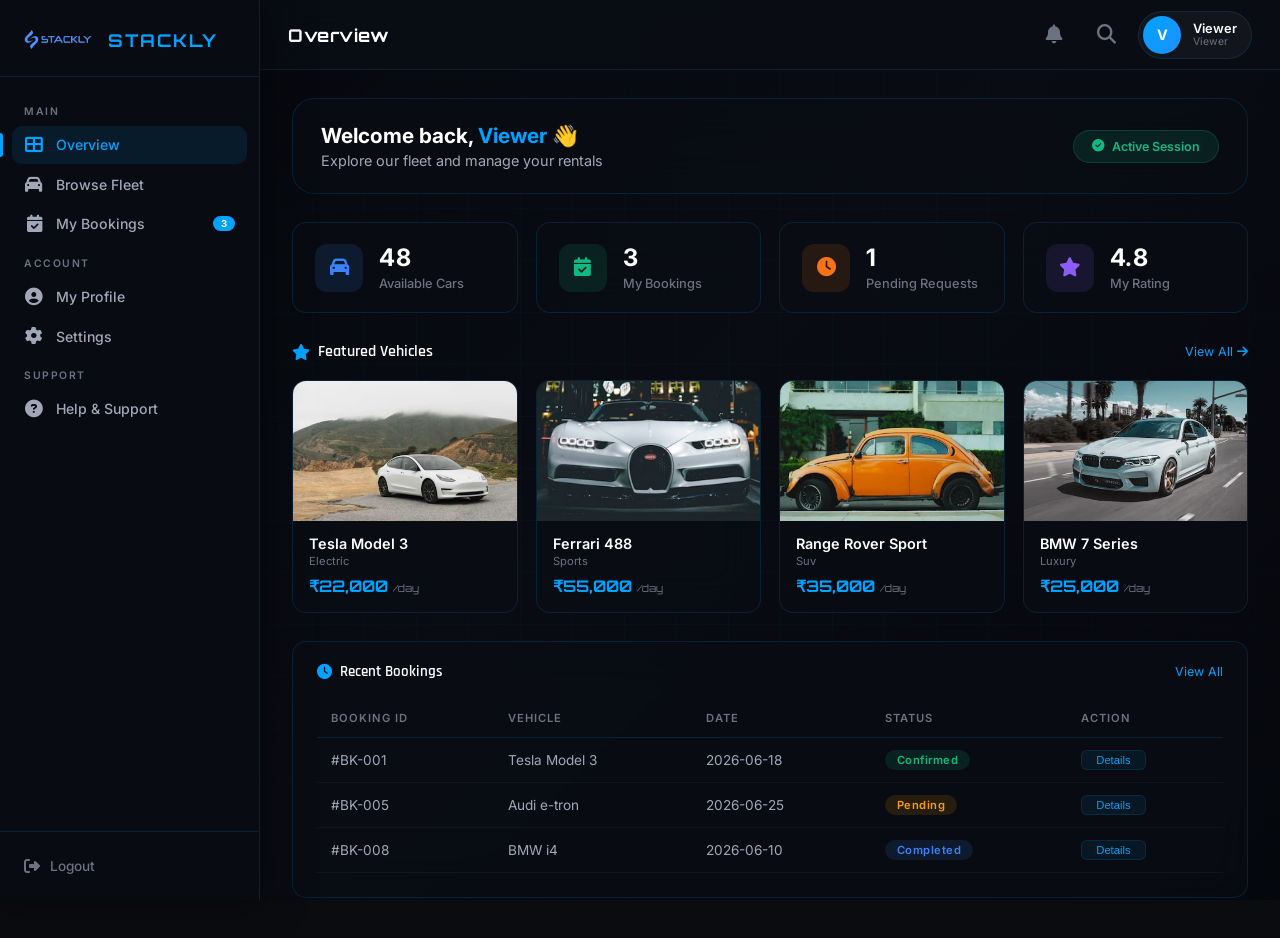
==== dashboard-viewer.html @ 7c54602d "Add files via upload" ====
<!DOCTYPE html>
<html lang="en">
<head>
    <meta charset="UTF-8" />
    <meta name="viewport" content="width=device-width, initial-scale=1.0" />
    <title>Viewer Dashboard – Stackly</title>
    <!-- Font Awesome -->
    <link rel="stylesheet" href="https://cdnjs.cloudflare.com/ajax/libs/font-awesome/6.5.1/css/all.min.css" />
    <!-- Google Fonts -->
    <link rel="preconnect" href="https://fonts.googleapis.com" />
    <link href="https://fonts.googleapis.com/css2?family=Inter:wght@300;400;500;600;700;800&family=Orbitron:wght@400;600;700;900&family=Rajdhani:wght@400;500;600;700&display=swap" rel="stylesheet" />
    <link rel="stylesheet" href="dashboard-viewer.css" />
</head>
<body>

    <!-- ─── BACKGROUND ─── -->
    <div class="bg-hero"></div>
    <div class="bg-grid"></div>

    <!-- ─── SIDEBAR ─── -->
    <aside class="sidebar" id="sidebar">
        <div class="sidebar-brand">
            <a href="index.html" class="brand-link">
                <!-- ✅ Logo image instead of text icon -->
                <img src="logo-removebg-preview.webp" alt="Stackly" style="height:40px; width:auto; filter: brightness(0) saturate(100%) invert(42%) sepia(99%) saturate(500%) hue-rotate(185deg) brightness(110%) contrast(101%);" />
                <span class="brand-name">STACKLY</span>
            </a>
            <button class="sidebar-close" id="sidebarClose"><i class="fas fa-times"></i></button>
        </div>

        <nav class="sidebar-nav">
            <div class="nav-section">Main</div>
            <a href="#" class="nav-item active" data-page="overview">
                <i class="fas fa-th-large"></i>
                <span>Overview</span>
            </a>
            <a href="#" class="nav-item" data-page="fleet">
                <i class="fas fa-car"></i>
                <span>Browse Fleet</span>
            </a>
            <a href="#" class="nav-item" data-page="bookings">
                <i class="fas fa-calendar-check"></i>
                <span>My Bookings</span>
                <span class="nav-badge">3</span>
            </a>

            <div class="nav-section">Account</div>
            <a href="#" class="nav-item" data-page="profile">
                <i class="fas fa-user-circle"></i>
                <span>My Profile</span>
            </a>
            <a href="#" class="nav-item" data-page="settings">
                <i class="fas fa-cog"></i>
                <span>Settings</span>
            </a>

            <div class="nav-section">Support</div>
            <a href="#" class="nav-item" data-page="help">
                <i class="fas fa-question-circle"></i>
                <span>Help & Support</span>
            </a>
        </nav>

        <div class="sidebar-footer">
            <a href="404.html" class="logout-btn">
                <i class="fas fa-sign-out-alt"></i>
                <span>Logout</span>
            </a>
        </div>
    </aside>

    <!-- ─── OVERLAY ─── -->
    <div class="overlay" id="overlay"></div>

    <!-- ─── TOPBAR ─── -->
    <header class="topbar" id="topbar">
        <div class="topbar-left">
            <button class="hamburger" id="hamburger">
                <i class="fas fa-bars"></i>
            </button>
            <h1 class="topbar-title" id="pageTitle">Overview</h1>
        </div>
        <div class="topbar-right">
            <button class="topbar-btn" onclick="location.href='404.html'">
                <i class="fas fa-bell"></i>
            </button>
            <button class="topbar-btn" onclick="location.href='404.html'">
                <i class="fas fa-search"></i>
            </button>
            <div class="user-profile">
                <div class="user-avatar" id="viewerAvatar">V</div>
                <div class="user-info">
                    <span class="user-name" id="viewerName">Viewer</span>
                    <span class="user-role">Viewer</span>
                </div>
            </div>
        </div>
    </header>

    <!-- ─── MAIN CONTENT ─── -->
    <main class="main-content">

        <!-- ═══ OVERVIEW ═══ -->
        <section class="page active" id="page-overview">
            <!-- Greeting -->
            <div class="greeting-card">
                <div>
                    <h2>Welcome back, <span id="greetName">Viewer</span> 👋</h2>
                    <p>Explore our fleet and manage your rentals</p>
                </div>
                <div class="greeting-badge">
                    <i class="fas fa-check-circle"></i>
                    <span>Active Session</span>
                </div>
            </div>

            <!-- Stats -->
            <div class="stats-grid">
                <div class="stat-card">
                    <div class="stat-icon blue"><i class="fas fa-car"></i></div>
                    <div class="stat-info">
                        <span class="stat-value">48</span>
                        <span class="stat-label">Available Cars</span>
                    </div>
                </div>
                <div class="stat-card">
                    <div class="stat-icon green"><i class="fas fa-calendar-check"></i></div>
                    <div class="stat-info">
                        <span class="stat-value">3</span>
                        <span class="stat-label">My Bookings</span>
                    </div>
                </div>
                <div class="stat-card">
                    <div class="stat-icon orange"><i class="fas fa-clock"></i></div>
                    <div class="stat-info">
                        <span class="stat-value">1</span>
                        <span class="stat-label">Pending Requests</span>
                    </div>
                </div>
                <div class="stat-card">
                    <div class="stat-icon purple"><i class="fas fa-star"></i></div>
                    <div class="stat-info">
                        <span class="stat-value">4.8</span>
                        <span class="stat-label">My Rating</span>
                    </div>
                </div>
            </div>

            <!-- Featured Cars -->
            <div class="section-header">
                <h3><i class="fas fa-star"></i> Featured Vehicles</h3>
                <a href="#" class="section-link" onclick="navigateTo('fleet')">View All <i class="fas fa-arrow-right"></i></a>
            </div>
            <div class="featured-grid" id="featuredGrid"></div>

            <!-- My Recent Bookings -->
            <div class="table-card">
                <div class="table-header">
                    <h3><i class="fas fa-clock"></i> Recent Bookings</h3>
                    <a href="#" class="table-link" onclick="navigateTo('bookings')">View All</a>
                </div>
                <div class="table-responsive">
                    <table class="data-table">
                        <thead>
                            <tr>
                                <th>Booking ID</th>
                                <th>Vehicle</th>
                                <th>Date</th>
                                <th>Status</th>
                                <th>Action</th>
                            </tr>
                        </thead>
                        <tbody>
                            <tr>
                                <td>#BK-001</td>
                                <td>Tesla Model 3</td>
                                <td>2026-06-18</td>
                                <td><span class="status-badge confirmed">Confirmed</span></td>
                                <td><button class="action-btn" onclick="alert('View booking details')">Details</button></td>
                            </tr>
                            <tr>
                                <td>#BK-005</td>
                                <td>Audi e-tron</td>
                                <td>2026-06-25</td>
                                <td><span class="status-badge pending">Pending</span></td>
                                <td><button class="action-btn" onclick="alert('View booking details')">Details</button></td>
                            </tr>
                            <tr>
                                <td>#BK-008</td>
                                <td>BMW i4</td>
                                <td>2026-06-10</td>
                                <td><span class="status-badge completed">Completed</span></td>
                                <td><button class="action-btn" onclick="alert('View booking details')">Details</button></td>
                            </tr>
                        </tbody>
                    </table>
                </div>
            </div>
        </section>

        <!-- ═══ FLEET ═══ -->
        <section class="page" id="page-fleet">
            <h2 class="page-heading">Browse Fleet</h2>
            <div class="fleet-controls">
                <div class="filter-group">
                    <button class="filter-btn active" data-filter="all">All</button>
                    <button class="filter-btn" data-filter="economy">Economy</button>
                    <button class="filter-btn" data-filter="suv">SUV</button>
                    <button class="filter-btn" data-filter="luxury">Luxury</button>
                    <button class="filter-btn" data-filter="electric">Electric</button>
                    <button class="filter-btn" data-filter="sports">Sports</button>
                </div>
                <div class="sort-group">
                    <label><i class="fas fa-sort-amount-up"></i></label>
                    <select id="fleetSort">
                        <option value="default">Default</option>
                        <option value="price-asc">Price: Low → High</option>
                        <option value="price-desc">Price: High → Low</option>
                        <option value="name">Name A–Z</option>
                    </select>
                </div>
            </div>
            <div class="fleet-grid" id="fleetGrid"></div>
            <div class="load-more-wrap">
                <button class="btn-primary-sm" id="loadMoreBtn"><i class="fas fa-plus"></i> Load More</button>
            </div>
        </section>

        <!-- ═══ MY BOOKINGS ═══ -->
        <section class="page" id="page-bookings">
            <h2 class="page-heading">My Bookings</h2>
            <div class="table-card">
                <div class="table-header">
                    <h3><i class="fas fa-calendar-alt"></i> All Bookings</h3>
                    <button class="btn-primary-sm" onclick="alert('Book a new car')">
                        <i class="fas fa-plus"></i> New Booking
                    </button>
                </div>
                <div class="table-responsive">
                    <table class="data-table">
                        <thead>
                            <tr>
                                <th>Booking ID</th>
                                <th>Vehicle</th>
                                <th>Pickup</th>
                                <th>Return</th>
                                <th>Status</th>
                                <th>Action</th>
                            </tr>
                        </thead>
                        <tbody>
                            <tr>
                                <td>#BK-001</td>
                                <td>Tesla Model 3</td>
                                <td>2026-06-18</td>
                                <td>2026-06-21</td>
                                <td><span class="status-badge confirmed">Confirmed</span></td>
                                <td><button class="action-btn" onclick="alert('View booking details')">View</button></td>
                            </tr>
                            <tr>
                                <td>#BK-005</td>
                                <td>Audi e-tron</td>
                                <td>2026-06-25</td>
                                <td>2026-06-28</td>
                                <td><span class="status-badge pending">Pending</span></td>
                                <td><button class="action-btn" onclick="alert('View booking details')">View</button></td>
                            </tr>
                            <tr>
                                <td>#BK-008</td>
                                <td>BMW i4</td>
                                <td>2026-06-10</td>
                                <td>2026-06-12</td>
                                <td><span class="status-badge completed">Completed</span></td>
                                <td><button class="action-btn" onclick="alert('View booking details')">View</button></td>
                            </tr>
                            <tr>
                                <td>#BK-012</td>
                                <td>Porsche 911</td>
                                <td>2026-07-05</td>
                                <td>2026-07-07</td>
                                <td><span class="status-badge pending">Pending</span></td>
                                <td><button class="action-btn" onclick="alert('View booking details')">View</button></td>
                            </tr>
                            <tr>
                                <td>#BK-015</td>
                                <td>Range Rover Sport</td>
                                <td>2026-07-12</td>
                                <td>2026-07-15</td>
                                <td><span class="status-badge confirmed">Confirmed</span></td>
                                <td><button class="action-btn" onclick="alert('View booking details')">View</button></td>
                            </tr>
                        </tbody>
                    </table>
                </div>
            </div>
        </section>

        <!-- ═══ PROFILE ═══ -->
        <section class="page" id="page-profile">
            <h2 class="page-heading">My Profile</h2>
            <div class="profile-card">
                <div class="profile-avatar" id="profileAvatar">V</div>
                <h3 id="profileName">Viewer</h3>
                <p class="profile-email" id="profileEmail">viewer@stackly.com</p>
                <div class="profile-badge">Viewer</div>
                <div class="profile-stats">
                    <div class="profile-stat">
                        <span class="ps-val">12</span>
                        <span class="ps-lbl">Total Rentals</span>
                    </div>
                    <div class="profile-stat">
                        <span class="ps-val">4.8</span>
                        <span class="ps-lbl">Rating</span>
                    </div>
                    <div class="profile-stat">
                        <span class="ps-val">3</span>
                        <span class="ps-lbl">Active Bookings</span>
                    </div>
                </div>
                <button class="btn-primary-sm" onclick="alert('Edit profile')"><i class="fas fa-edit"></i> Edit Profile</button>
            </div>
        </section>

        <!-- ═══ SETTINGS ═══ -->
        <section class="page" id="page-settings">
            <h2 class="page-heading">Settings</h2>
            <div class="settings-list">
                <div class="setting-item">
                    <div>
                        <h4>Email Notifications</h4>
                        <p>Booking confirmations, reminders, offers</p>
                    </div>
                    <button class="btn-primary-sm" onclick="alert('Configure notifications')">Configure</button>
                </div>
                <div class="setting-item">
                    <div>
                        <h4>Language & Region</h4>
                        <p>English (IN) · Currency: INR</p>
                    </div>
                    <button class="btn-primary-sm" onclick="alert('Change language')">Change</button>
                </div>
                <div class="setting-item">
                    <div>
                        <h4>Change Password</h4>
                        <p>Update your account password</p>
                    </div>
                    <button class="btn-primary-sm" onclick="alert('Change password')">Update</button>
                </div>
                <div class="setting-item">
                    <div>
                        <h4>Payment Methods</h4>
                        <p>Manage saved cards & UPI</p>
                    </div>
                    <button class="btn-primary-sm" onclick="alert('Manage payment methods')">Manage</button>
                </div>
                <div class="setting-item danger">
                    <div>
                        <h4>Delete Account</h4>
                        <p>Permanently delete your account and data</p>
                    </div>
                    <button class="btn-danger" onclick="alert('Delete account?')">Delete</button>
                </div>
            </div>
        </section>

        <!-- ═══ HELP ═══ -->
        <section class="page" id="page-help">
            <h2 class="page-heading">Help & Support</h2>
            <div class="help-grid">
                <div class="help-card">
                    <i class="fas fa-headset"></i>
                    <h4>24/7 Customer Support</h4>
                    <p>Call us anytime at <strong>+91 98765 43210</strong></p>
                    <button class="btn-primary-sm" onclick="alert('Call support')">Call Now</button>
                </div>
                <div class="help-card">
                    <i class="fas fa-envelope"></i>
                    <h4>Email Support</h4>
                    <p>Send us an email at <strong>help@stackly.in</strong></p>
                    <button class="btn-primary-sm" onclick="alert('Email support')">Send Email</button>
                </div>
                <div class="help-card">
                    <i class="fas fa-file-alt"></i>
                    <h4>FAQs</h4>
                    <p>Find answers to common questions</p>
                    <button class="btn-primary-sm" onclick="location.href='404.html'">View FAQs</button>
                </div>
                <div class="help-card">
                    <i class="fas fa-comment-dots"></i>
                    <h4>Live Chat</h4>
                    <p>Chat with our support team instantly</p>
                    <button class="btn-primary-sm" onclick="alert('Start live chat')">Start Chat</button>
                </div>
            </div>
        </section>

    </main>

    <script src="dashboard-viewer.js"></script>
</body>
</html>
---- dashboard-viewer.css ----
/* ============================================================
   VIEWER DASHBOARD – STYLES (Stackly Car Rental Theme)
   ============================================================ */

:root {
    --bg-primary: #0a0c10;
    --bg-secondary: #0f1219;
    --bg-card: rgba(15, 18, 25, 0.85);
    --accent: #00a3ff;
    --accent2: #1e90ff;
    --text-primary: #ffffff;
    --text-secondary: #a0a8b8;
    --text-muted: #6b7280;
    --border: rgba(0, 163, 255, 0.15);
    --border-hover: rgba(0, 163, 255, 0.45);
    --radius: 14px;
    --radius-lg: 22px;
    --ease: cubic-bezier(0.23, 1, 0.32, 1);
    --gradient: linear-gradient(135deg, #00a3ff 0%, #1e90ff 100%);
    --font-body: 'Inter', sans-serif;
    --font-display: 'Orbitron', monospace;
    --font-accent: 'Rajdhani', sans-serif;
    --shadow-blue: 0 0 40px rgba(0, 163, 255, 0.18);
    --success: #10b981;
    --error: #e63946;
    --warning: #f59e0b;
    --sidebar-w: 260px;
    --topbar-h: 70px;
}

*,
*::before,
*::after {
    margin: 0;
    padding: 0;
    box-sizing: border-box;
}

body {
    font-family: var(--font-body);
    background: var(--bg-primary);
    color: var(--text-primary);
    min-height: 100vh;
    overflow-x: hidden;
    display: flex;
}

/* ─── BACKGROUND ─── */
.bg-hero {
    position: fixed;
    inset: 0;
    z-index: 0;
    background:
        linear-gradient(135deg,
            rgba(5, 7, 12, 0.88) 0%,
            rgba(10, 12, 20, 0.78) 50%,
            rgba(5, 7, 12, 0.92) 100%),
        url("data:image/svg+xml,%3Csvg xmlns='http://www.w3.org/2000/svg' viewBox='0 0 1440 900'%3E%3Cdefs%3E%3CradialGradient id='sky' cx='50%25' cy='0%25' r='80%25'%3E%3Cstop offset='0%25' stop-color='%230d1f3c'/%3E%3Cstop offset='100%25' stop-color='%230a0c10'/%3E%3C/radialGradient%3E%3CradialGradient id='glow' cx='50%25' cy='60%25' r='40%25'%3E%3Cstop offset='0%25' stop-color='%2300a3ff' stop-opacity='0.15'/%3E%3Cstop offset='100%25' stop-color='%2300a3ff' stop-opacity='0'/%3E%3C/filter%3E%3C/filter%3E%3C/defs%3E%3Crect width='1440' height='900' fill='url(%23sky)'/%3E%3Cellipse cx='720' cy='520' rx='600' ry='120' fill='%2300a3ff' opacity='0.06' filter='url(%23blur12)'/%3E%3Ccircle cx='120' cy='80' r='1.2' fill='white' opacity='0.4'/%3E%3Ccircle cx='240' cy='40' r='0.8' fill='white' opacity='0.3'/%3E%3Ccircle cx='380' cy='110' r='1' fill='white' opacity='0.3'/%3E%3Ccircle cx='500' cy='55' r='1.5' fill='white' opacity='0.5'/%3E%3Ccircle cx='620' cy='30' r='0.9' fill='white' opacity='0.3'/%3E%3Ccircle cx='750' cy='90' r='1.1' fill='white' opacity='0.3'/%3E%3Ccircle cx='900' cy='45' r='1.3' fill='white' opacity='0.4'/%3E%3Ccircle cx='1050' cy='75' r='0.8' fill='white' opacity='0.3'/%3E%3Ccircle cx='1180' cy='35' r='1.2' fill='white' opacity='0.5'/%3E%3Ccircle cx='1320' cy='100' r='1' fill='white' opacity='0.3'/%3E%3Ccircle cx='1400' cy='60' r='0.9' fill='white' opacity='0.4'/%3E%3Crect x='0' y='430' width='1440' height='90' fill='%230a0e18'/%3E%3Crect x='30' y='370' width='28' height='60' fill='%230d1424' rx='2'/%3E%3Crect x='65' y='350' width='22' height='80' fill='%230f1828' rx='2'/%3E%3Crect x='94' y='360' width='35' height='70' fill='%230d1424' rx='2'/%3E%3Crect x='136' y='340' width='18' height='90' fill='%23101a2e' rx='2'/%3E%3Crect x='160' y='358' width='30' height='72' fill='%230d1424' rx='2'/%3E%3Crect x='196' y='345' width='24' height='85' fill='%230f1828' rx='2'/%3E%3Crect x='1200' y='355' width='30' height='75' fill='%230d1424' rx='2'/%3E%3Crect x='1237' y='338' width='22' height='92' fill='%23101a2e' rx='2'/%3E%3Crect x='1265' y='362' width='34' height='68' fill='%230d1424' rx='2'/%3E%3Crect x='1306' y='348' width='20' height='82' fill='%230f1828' rx='2'/%3E%3Crect x='1333' y='370' width='28' height='60' fill='%230d1424' rx='2'/%3E%3Crect x='1368' y='355' width='25' height='75' fill='%23101a2e' rx='2'/%3E%3Crect x='70' y='358' width='5' height='4' fill='%2300a3ff' opacity='0.4' rx='1'/%3E%3Crect x='79' y='358' width='5' height='4' fill='%2300a3ff' opacity='0.2' rx='1'/%3E%3Crect x='70' y='366' width='5' height='4' fill='%2300a3ff' opacity='0.3' rx='1'/%3E%3Crect x='140' y='350' width='5' height='4' fill='%2300a3ff' opacity='0.4' rx='1'/%3E%3Crect x='140' y='358' width='5' height='4' fill='%2300a3ff' opacity='0.2' rx='1'/%3E%3Crect x='1242' y='348' width='5' height='4' fill='%2300a3ff' opacity='0.4' rx='1'/%3E%3Crect x='1250' y='348' width='5' height='4' fill='%2300a3ff' opacity='0.2' rx='1'/%3E%3Crect x='1242' y='356' width='5' height='4' fill='%2300a3ff' opacity='0.3' rx='1'/%3E%3Crect x='1310' y='355' width='5' height='4' fill='%2300a3ff' opacity='0.4' rx='1'/%3E%3Crect x='1310' y='363' width='5' height='4' fill='%2300a3ff' opacity='0.2' rx='1'/%3E%3Crect x='0' y='520' width='1440' height='380' fill='%23080a0e'/%3E%3Crect x='0' y='520' width='1440' height='40' fill='url(%23glow)' opacity='0.3'/%3E%3Cpolygon points='660,520 580,900 640,900 700,520' fill='%23ffffff' opacity='0.03'/%3E%3Cpolygon points='780,520 800,900 860,900 740,520' fill='%23ffffff' opacity='0.03'/%3E%3Cpolygon points='715,530 725,530 722,580 712,580' fill='%23f0c040' opacity='0.4'/%3E%3Cpolygon points='710,600 720,600 717,660 707,660' fill='%23f0c040' opacity='0.3'/%3E%3Cpolygon points='704,680 716,680 713,750 701,750' fill='%23f0c040' opacity='0.2'/%3E%3Cpolygon points='698,770 712,770 709,860 695,860' fill='%23f0c040' opacity='0.15'/%3E%3Cline x1='560' y1='520' x2='460' y2='900' stroke='%2300a3ff' stroke-width='1.5' opacity='0.08'/%3E%3Cline x1='880' y1='520' x2='980' y2='900' stroke='%2300a3ff' stroke-width='1.5' opacity='0.08'/%3E%3Cpolygon points='680,680 720,600 760,680 820,900 620,900' fill='%23ffffff' opacity='0.02' filter='url(%23blur6)'/%3E%3Cellipse cx='720' cy='820' rx='130' ry='18' fill='%23000000' opacity='0.5' filter='url(%23blur6)'/%3E%3Crect x='610' y='800' width='220' height='12' fill='%23181c28' rx='4'/%3E%3Crect x='625' y='800' width='90' height='8' fill='%23111520' rx='3'/%3E%3Crect x='725' y='800' width='90' height='8' fill='%23111520' rx='3'/%3E%3Cellipse cx='648' cy='808' rx='10' ry='5' fill='%230a0c14'/%3E%3Cellipse cx='792' cy='808' rx='10' ry='5' fill='%230a0c14'/%3E%3Ccircle cx='648' cy='808' r='4' fill='%23050608'/%3E%3Ccircle cx='792' cy='808' r='4' fill='%23050608'/%3E%3Cellipse cx='720' cy='760' rx='160' ry='55' fill='%23141828'/%3E%3Cellipse cx='720' cy='735' rx='140' ry='25' fill='%231e2438' opacity='0.8'/%3E%3Cellipse cx='720' cy='728' rx='110' ry='12' fill='%2322293e' opacity='0.7'/%3E%3Cellipse cx='720' cy='700' rx='100' ry='42' fill='%230f1320'/%3E%3Cellipse cx='720' cy='692' rx='85' ry='28' fill='%23161c2c' opacity='0.8'/%3E%3Cellipse cx='720' cy='690' rx='72' ry='22' fill='%230a1020' opacity='0.9'/%3E%3Cellipse cx='720' cy='688' rx='65' ry='18' fill='%230d1828' opacity='0.8'/%3E%3Cellipse cx='700' cy='683' rx='28' ry='7' fill='%2300a3ff' opacity='0.06' transform='rotate(-10 700 683)'/%3E%3Crect x='612' y='772' width='34' height='10' fill='%23ff1a1a' rx='3' opacity='0.8'/%3E%3Crect x='794' y='772' width='34' height='10' fill='%23ff1a1a' rx='3' opacity='0.8'/%3E%3Cellipse cx='629' cy='777' rx='22' ry='8' fill='%23ff0000' opacity='0.2' filter='url(%23blur6)'/%3E%3Cellipse cx='811' cy='777' rx='22' ry='8' fill='%23ff0000' opacity='0.2' filter='url(%23blur6)'/%3E%3Ccircle cx='630' cy='800' r='32' fill='%230d1020'/%3E%3Ccircle cx='630' cy='800' r='24' fill='%23181e30'/%3E%3Ccircle cx='630' cy='800' r='14' fill='%230a0d18'/%3E%3Ccircle cx='630' cy='800' r='6' fill='%2300a3ff' opacity='0.5'/%3E%3Ccircle cx='810' cy='800' r='32' fill='%230d1020'/%3E%3Ccircle cx='810' cy='800' r='24' fill='%23181e30'/%3E%3Ccircle cx='810' cy='800' r='14' fill='%230a0d18'/%3E%3Ccircle cx='810' cy='800' r='6' fill='%2300a3ff' opacity='0.5'/%3E%3Carc cx='630' cy='800' r='26' fill='none' stroke='%2300a3ff' stroke-width='1.5' opacity='0.1'/%3E%3Carc cx='810' cy='800' r='26' fill='none' stroke='%2300a3ff' stroke-width='1.5' opacity='0.1'/%3E%3Cellipse cx='720' cy='840' rx='140' ry='14' fill='%2300a3ff' opacity='0.04' filter='url(%23blur6)'/%3E%3Cellipse cx='720' cy='655' rx='90' ry='35' fill='%2300a3ff' opacity='0.05' filter='url(%23blur12)'/%3E%3Crect x='0' y='0' width='1440' height='900' fill='url(%23glow)'/%3E%3C/svg%3E")
        center center / cover no-repeat;
}

.bg-hero::after {
    content: '';
    position: absolute;
    inset: 0;
    background: repeating-linear-gradient(0deg,
            transparent,
            transparent 3px,
            rgba(0, 0, 0, 0.03) 3px,
            rgba(0, 0, 0, 0.03) 4px);
    pointer-events: none;
}

.bg-grid {
    position: fixed;
    inset: 0;
    z-index: 1;
    background-image:
        linear-gradient(rgba(0, 163, 255, 0.03) 1px, transparent 1px),
        linear-gradient(90deg, rgba(0, 163, 255, 0.03) 1px, transparent 1px);
    background-size: 52px 52px;
    mask-image: radial-gradient(ellipse 90% 90% at 50% 50%, black 20%, transparent 100%);
    pointer-events: none;
}

/* ─── SIDEBAR ─── */
.sidebar {
    position: fixed;
    top: 0;
    left: 0;
    bottom: 0;
    width: var(--sidebar-w);
    z-index: 200;
    background: rgba(10, 13, 20, 0.92);
    backdrop-filter: blur(24px);
    -webkit-backdrop-filter: blur(24px);
    border-right: 1px solid var(--border);
    display: flex;
    flex-direction: column;
    transition: transform 0.35s var(--ease);
    box-shadow: 0 0 40px rgba(0, 0, 0, 0.5);
}

.sidebar-brand {
    display: flex;
    align-items: center;
    justify-content: space-between;
    padding: 20px 20px 16px;
    border-bottom: 1px solid var(--border);
}

.brand-link {
    display: flex;
    align-items: center;
    gap: 12px;
    text-decoration: none;
}

.brand-icon {
    width: 40px;
    height: 40px;
    background: var(--gradient);
    border-radius: 10px;
    display: flex;
    align-items: center;
    justify-content: center;
    font-family: var(--font-display);
    font-size: 0.8rem;
    font-weight: 700;
    color: #fff;
    letter-spacing: 1px;
    box-shadow: 0 4px 16px rgba(0, 163, 255, 0.3);
}

.brand-name {
    font-family: var(--font-display);
    font-size: 1.1rem;
    font-weight: 700;
    color: var(--accent);
    letter-spacing: 2px;
}

.sidebar-close {
    display: none;
    background: none;
    border: none;
    color: var(--text-muted);
    font-size: 1.2rem;
    cursor: pointer;
    padding: 4px 8px;
    border-radius: 8px;
    transition: var(--ease);
}

.sidebar-close:hover {
    color: var(--text-primary);
    background: rgba(255, 255, 255, 0.05);
}

.sidebar-nav {
    flex: 1;
    overflow-y: auto;
    padding: 16px 12px;
    display: flex;
    flex-direction: column;
    gap: 2px;
}

.sidebar-nav::-webkit-scrollbar {
    width: 4px;
}
.sidebar-nav::-webkit-scrollbar-track {
    background: transparent;
}
.sidebar-nav::-webkit-scrollbar-thumb {
    background: var(--border);
    border-radius: 4px;
}

.nav-section {
    font-size: 0.65rem;
    font-weight: 600;
    color: var(--text-muted);
    text-transform: uppercase;
    letter-spacing: 1.5px;
    padding: 12px 12px 6px;
}

.nav-item {
    display: flex;
    align-items: center;
    gap: 12px;
    padding: 10px 12px;
    border-radius: 10px;
    color: var(--text-secondary);
    text-decoration: none;
    font-size: 0.88rem;
    font-weight: 500;
    transition: var(--ease);
    cursor: pointer;
    position: relative;
}

.nav-item i {
    font-size: 1.1rem;
    width: 20px;
    text-align: center;
    flex-shrink: 0;
}

.nav-item:hover {
    color: var(--text-primary);
    background: rgba(255, 255, 255, 0.04);
}

.nav-item.active {
    color: var(--accent);
    background: rgba(0, 163, 255, 0.1);
}

.nav-item.active::before {
    content: '';
    position: absolute;
    left: -12px;
    top: 50%;
    transform: translateY(-50%);
    width: 3px;
    height: 24px;
    background: var(--accent);
    border-radius: 0 3px 3px 0;
}

.nav-badge {
    margin-left: auto;
    background: var(--accent);
    color: #fff;
    font-size: 0.6rem;
    font-weight: 700;
    padding: 2px 8px;
    border-radius: 20px;
    min-width: 20px;
    text-align: center;
}

.sidebar-footer {
    padding: 16px 12px;
    border-top: 1px solid var(--border);
}

.logout-btn {
    display: flex;
    align-items: center;
    gap: 10px;
    padding: 10px 12px;
    border-radius: 10px;
    color: var(--text-muted);
    text-decoration: none;
    font-size: 0.85rem;
    font-weight: 500;
    transition: var(--ease);
}

.logout-btn:hover {
    color: var(--error);
    background: rgba(230, 57, 70, 0.1);
}

.logout-btn i {
    font-size: 1rem;
}

/* ─── OVERLAY ─── */
.overlay {
    display: none;
    position: fixed;
    inset: 0;
    z-index: 150;
    background: rgba(0, 0, 0, 0.5);
    backdrop-filter: blur(4px);
    -webkit-backdrop-filter: blur(4px);
}

.overlay.active {
    display: block;
}

/* ─── TOPBAR ─── */
.topbar {
    position: fixed;
    top: 0;
    left: var(--sidebar-w);
    right: 0;
    height: var(--topbar-h);
    z-index: 100;
    background: rgba(10, 13, 20, 0.85);
    backdrop-filter: blur(20px);
    -webkit-backdrop-filter: blur(20px);
    border-bottom: 1px solid var(--border);
    display: flex;
    align-items: center;
    justify-content: space-between;
    padding: 0 28px;
    gap: 16px;
}

.topbar-left {
    display: flex;
    align-items: center;
    gap: 16px;
}

.hamburger {
    display: none;
    background: none;
    border: none;
    color: var(--text-secondary);
    font-size: 1.3rem;
    cursor: pointer;
    padding: 6px 8px;
    border-radius: 8px;
    transition: var(--ease);
}

.hamburger:hover {
    color: var(--text-primary);
    background: rgba(255, 255, 255, 0.05);
}

.topbar-title {
    font-family: var(--font-display);
    font-size: 1.1rem;
    font-weight: 700;
    color: var(--text-primary);
    letter-spacing: 0.5px;
}

.topbar-right {
    display: flex;
    align-items: center;
    gap: 12px;
}

.topbar-btn {
    background: none;
    border: none;
    color: var(--text-muted);
    font-size: 1.2rem;
    cursor: pointer;
    padding: 8px;
    border-radius: 10px;
    transition: var(--ease);
    width: 40px;
    height: 40px;
    display: flex;
    align-items: center;
    justify-content: center;
}

.topbar-btn:hover {
    color: var(--accent);
    background: rgba(0, 163, 255, 0.08);
}

.user-profile {
    display: flex;
    align-items: center;
    gap: 12px;
    padding: 4px 14px 4px 4px;
    border-radius: 40px;
    background: rgba(255, 255, 255, 0.04);
    border: 1px solid var(--border);
    transition: var(--ease);
    cursor: default;
}

.user-profile:hover {
    border-color: var(--border-hover);
    background: rgba(255, 255, 255, 0.06);
}

.user-avatar {
    width: 38px;
    height: 38px;
    border-radius: 50%;
    background: var(--gradient);
    display: flex;
    align-items: center;
    justify-content: center;
    font-size: 0.9rem;
    font-weight: 700;
    color: #fff;
    flex-shrink: 0;
}

.user-info {
    display: flex;
    flex-direction: column;
    line-height: 1.2;
}

.user-name {
    font-size: 0.8rem;
    font-weight: 600;
    color: var(--text-primary);
}

.user-role {
    font-size: 0.65rem;
    color: var(--text-muted);
}

/* ─── MAIN CONTENT ─── */
.main-content {
    margin-left: var(--sidebar-w);
    margin-top: var(--topbar-h);
    padding: 28px 32px 40px;
    flex: 1;
    min-height: calc(100vh - var(--topbar-h));
    position: relative;
    z-index: 2;
    width: calc(100% - var(--sidebar-w));
}

.page {
    display: none;
    animation: fadeSlide 0.4s var(--ease);
}

.page.active {
    display: block;
}

@keyframes fadeSlide {
    from {
        opacity: 0;
        transform: translateY(12px);
    }
    to {
        opacity: 1;
        transform: translateY(0);
    }
}

.page-heading {
    font-family: var(--font-display);
    font-size: 1.5rem;
    font-weight: 700;
    margin-bottom: 24px;
    letter-spacing: 0.5px;
}

/* ─── GREETING ─── */
.greeting-card {
    display: flex;
    align-items: center;
    justify-content: space-between;
    background: rgba(10, 13, 20, 0.78);
    backdrop-filter: blur(20px);
    -webkit-backdrop-filter: blur(20px);
    border: 1px solid var(--border);
    border-radius: var(--radius-lg);
    padding: 24px 28px;
    margin-bottom: 28px;
    flex-wrap: wrap;
    gap: 16px;
}

.greeting-card h2 {
    font-size: 1.3rem;
    font-weight: 700;
}

.greeting-card h2 span {
    color: var(--accent);
}

.greeting-card p {
    color: var(--text-secondary);
    font-size: 0.9rem;
    margin-top: 4px;
}

.greeting-badge {
    display: flex;
    align-items: center;
    gap: 8px;
    padding: 8px 18px;
    border-radius: 50px;
    background: rgba(16, 185, 129, 0.12);
    color: var(--success);
    border: 1px solid rgba(16, 185, 129, 0.2);
    font-size: 0.78rem;
    font-weight: 600;
}

/* ─── STATS GRID ─── */
.stats-grid {
    display: grid;
    grid-template-columns: repeat(4, 1fr);
    gap: 18px;
    margin-bottom: 28px;
}

.stat-card {
    background: rgba(10, 13, 20, 0.78);
    backdrop-filter: blur(20px);
    -webkit-backdrop-filter: blur(20px);
    border: 1px solid var(--border);
    border-radius: var(--radius);
    padding: 20px 22px;
    display: flex;
    align-items: center;
    gap: 16px;
    transition: var(--ease);
}

.stat-card:hover {
    border-color: var(--border-hover);
    transform: translateY(-3px);
    box-shadow: var(--shadow-blue);
}

.stat-icon {
    width: 48px;
    height: 48px;
    border-radius: 12px;
    display: flex;
    align-items: center;
    justify-content: center;
    font-size: 1.2rem;
    flex-shrink: 0;
}

.stat-icon.blue {
    background: rgba(59, 130, 246, 0.12);
    color: #3b82f6;
}
.stat-icon.green {
    background: rgba(16, 185, 129, 0.12);
    color: var(--success);
}
.stat-icon.orange {
    background: rgba(249, 115, 22, 0.12);
    color: #f97316;
}
.stat-icon.purple {
    background: rgba(139, 92, 246, 0.12);
    color: #8b5cf6;
}

.stat-info {
    flex: 1;
}

.stat-value {
    display: block;
    font-size: 1.5rem;
    font-weight: 700;
    letter-spacing: 0.5px;
}

.stat-label {
    font-size: 0.8rem;
    color: var(--text-muted);
    font-weight: 500;
}

/* ─── SECTION HEADER ─── */
.section-header {
    display: flex;
    align-items: center;
    justify-content: space-between;
    margin: 28px 0 18px;
}

.section-header h3 {
    font-family: var(--font-accent);
    font-size: 1rem;
    font-weight: 600;
    display: flex;
    align-items: center;
    gap: 8px;
    color: var(--text-primary);
}

.section-header h3 i {
    color: var(--accent);
}

.section-link {
    font-size: 0.78rem;
    color: var(--accent);
    text-decoration: none;
    transition: var(--ease);
    cursor: pointer;
}

.section-link:hover {
    text-decoration: underline;
}

/* ─── FEATURED GRID ─── */
.featured-grid {
    display: grid;
    grid-template-columns: repeat(4, 1fr);
    gap: 18px;
    margin-bottom: 28px;
}

.featured-card {
    background: rgba(10, 13, 20, 0.78);
    backdrop-filter: blur(20px);
    -webkit-backdrop-filter: blur(20px);
    border: 1px solid var(--border);
    border-radius: var(--radius);
    overflow: hidden;
    transition: var(--ease);
}

.featured-card:hover {
    border-color: var(--border-hover);
    transform: translateY(-4px);
    box-shadow: var(--shadow-blue);
}

.featured-card-img {
    height: 140px;
    overflow: hidden;
}

.featured-card-img img {
    width: 100%;
    height: 100%;
    object-fit: cover;
    transition: transform 0.6s var(--ease);
}

.featured-card:hover .featured-card-img img {
    transform: scale(1.05);
}

.featured-card-body {
    padding: 14px 16px 16px;
}

.featured-card-body h4 {
    font-size: 0.9rem;
    font-weight: 600;
    margin-bottom: 2px;
}

.featured-card-body .specs {
    font-size: 0.7rem;
    color: var(--text-muted);
    margin-bottom: 8px;
}

.featured-card-body .price {
    font-family: var(--font-display);
    font-size: 1rem;
    font-weight: 700;
    color: var(--accent);
}

.featured-card-body .price small {
    font-size: 0.65rem;
    font-weight: 400;
    color: var(--text-muted);
}

/* ─── TABLE CARD ─── */
.table-card {
    background: rgba(10, 13, 20, 0.78);
    backdrop-filter: blur(20px);
    -webkit-backdrop-filter: blur(20px);
    border: 1px solid var(--border);
    border-radius: var(--radius);
    padding: 20px 24px 24px;
    transition: var(--ease);
}

.table-card:hover {
    border-color: var(--border-hover);
}

.table-header {
    display: flex;
    align-items: center;
    justify-content: space-between;
    margin-bottom: 18px;
    flex-wrap: wrap;
    gap: 12px;
}

.table-header h3 {
    font-family: var(--font-accent);
    font-size: 0.95rem;
    font-weight: 600;
    display: flex;
    align-items: center;
    gap: 8px;
    color: var(--text-primary);
}

.table-header h3 i {
    color: var(--accent);
}

.table-link {
    font-size: 0.78rem;
    color: var(--accent);
    text-decoration: none;
    transition: var(--ease);
    cursor: pointer;
}

.table-link:hover {
    text-decoration: underline;
}

.table-responsive {
    overflow-x: auto;
    -webkit-overflow-scrolling: touch;
}

.data-table {
    width: 100%;
    border-collapse: collapse;
    font-size: 0.85rem;
    min-width: 500px;
}

.data-table thead th {
    text-align: left;
    padding: 12px 14px;
    color: var(--text-muted);
    font-weight: 600;
    font-size: 0.7rem;
    text-transform: uppercase;
    letter-spacing: 1px;
    border-bottom: 1px solid var(--border);
}

.data-table tbody td {
    padding: 12px 14px;
    color: var(--text-secondary);
    border-bottom: 1px solid rgba(255, 255, 255, 0.04);
}

.data-table tbody tr:hover td {
    background: rgba(255, 255, 255, 0.02);
}

.status-badge {
    display: inline-block;
    padding: 3px 12px;
    border-radius: 50px;
    font-size: 0.7rem;
    font-weight: 600;
    letter-spacing: 0.5px;
}

.status-badge.confirmed {
    background: rgba(16, 185, 129, 0.12);
    color: var(--success);
}
.status-badge.pending {
    background: rgba(245, 158, 11, 0.12);
    color: var(--warning);
}
.status-badge.completed {
    background: rgba(59, 130, 246, 0.12);
    color: #3b82f6;
}
.status-badge.cancelled {
    background: rgba(239, 68, 68, 0.12);
    color: var(--error);
}

.action-btn {
    padding: 3px 14px;
    background: rgba(0, 163, 255, 0.08);
    border: 1px solid rgba(0, 163, 255, 0.15);
    border-radius: 6px;
    color: var(--accent);
    font-size: 0.7rem;
    font-weight: 500;
    cursor: pointer;
    transition: var(--ease);
}

.action-btn:hover {
    background: rgba(0, 163, 255, 0.18);
}

/* ─── BUTTONS ─── */
.btn-primary-sm {
    display: inline-flex;
    align-items: center;
    gap: 6px;
    padding: 8px 18px;
    background: var(--gradient);
    border: none;
    border-radius: 50px;
    color: #fff;
    font-size: 0.78rem;
    font-weight: 600;
    cursor: pointer;
    transition: var(--ease);
    font-family: var(--font-accent);
    letter-spacing: 0.5px;
    text-transform: uppercase;
}

.btn-primary-sm:hover {
    transform: translateY(-2px);
    box-shadow: 0 8px 24px rgba(0, 163, 255, 0.35);
}

.btn-danger {
    display: inline-flex;
    align-items: center;
    gap: 6px;
    padding: 8px 18px;
    background: rgba(230, 57, 70, 0.12);
    border: 1px solid rgba(230, 57, 70, 0.2);
    border-radius: 50px;
    color: var(--error);
    font-size: 0.78rem;
    font-weight: 600;
    cursor: pointer;
    transition: var(--ease);
    font-family: var(--font-accent);
    letter-spacing: 0.5px;
    text-transform: uppercase;
}

.btn-danger:hover {
    background: var(--error);
    color: #fff;
}

/* ─── FLEET CONTROLS ─── */
.fleet-controls {
    display: flex;
    align-items: center;
    justify-content: space-between;
    gap: 16px;
    flex-wrap: wrap;
    margin-bottom: 24px;
}

.filter-group {
    display: flex;
    gap: 6px;
    flex-wrap: wrap;
}

.filter-btn {
    padding: 6px 16px;
    border-radius: 50px;
    border: 1px solid var(--border);
    background: transparent;
    color: var(--text-secondary);
    font-size: 0.78rem;
    font-weight: 500;
    cursor: pointer;
    transition: var(--ease);
    font-family: var(--font-accent);
    letter-spacing: 0.5px;
    text-transform: uppercase;
}

.filter-btn:hover {
    border-color: var(--accent);
    color: var(--accent);
}

.filter-btn.active {
    background: var(--gradient);
    border-color: transparent;
    color: #fff;
}

.sort-group {
    display: flex;
    align-items: center;
    gap: 8px;
}

.sort-group label {
    color: var(--text-muted);
    font-size: 0.9rem;
}

.sort-group select {
    background: rgba(10, 13, 20, 0.8);
    border: 1px solid var(--border);
    border-radius: 8px;
    padding: 8px 14px;
    color: var(--text-primary);
    font-size: 0.82rem;
    outline: none;
    cursor: pointer;
    transition: var(--ease);
}

.sort-group select:focus {
    border-color: var(--accent);
}

/* ─── FLEET GRID ─── */
.fleet-grid {
    display: grid;
    grid-template-columns: repeat(auto-fill, minmax(260px, 1fr));
    gap: 18px;
}

.fleet-card {
    background: rgba(10, 13, 20, 0.78);
    backdrop-filter: blur(20px);
    -webkit-backdrop-filter: blur(20px);
    border: 1px solid var(--border);
    border-radius: var(--radius);
    overflow: hidden;
    transition: var(--ease);
}

.fleet-card:hover {
    border-color: var(--border-hover);
    transform: translateY(-4px);
    box-shadow: var(--shadow-blue);
}

.fleet-card-img {
    height: 160px;
    overflow: hidden;
    position: relative;
}

.fleet-card-img img {
    width: 100%;
    height: 100%;
    object-fit: cover;
    transition: transform 0.6s var(--ease);
}

.fleet-card:hover .fleet-card-img img {
    transform: scale(1.05);
}

.fleet-card-img .fleet-badge {
    position: absolute;
    top: 12px;
    left: 12px;
    padding: 3px 12px;
    border-radius: 50px;
    font-size: 0.6rem;
    font-weight: 700;
    text-transform: uppercase;
    letter-spacing: 1px;
}

.fleet-card-body {
    padding: 16px 18px 18px;
}

.fleet-card-body h4 {
    font-size: 0.95rem;
    font-weight: 600;
    margin-bottom: 4px;
}

.fleet-card-body .specs {
    display: flex;
    gap: 12px;
    font-size: 0.75rem;
    color: var(--text-muted);
    margin-bottom: 10px;
}

.fleet-card-body .specs i {
    margin-right: 4px;
}

.fleet-card-body .footer {
    display: flex;
    align-items: center;
    justify-content: space-between;
}

.fleet-card-body .price {
    font-family: var(--font-display);
    font-size: 1.1rem;
    font-weight: 700;
    color: var(--accent);
}

.fleet-card-body .price small {
    font-size: 0.7rem;
    font-weight: 400;
    color: var(--text-muted);
}

.load-more-wrap {
    text-align: center;
    margin-top: 24px;
}

/* ─── PROFILE ─── */
.profile-card {
    background: rgba(10, 13, 20, 0.78);
    backdrop-filter: blur(20px);
    -webkit-backdrop-filter: blur(20px);
    border: 1px solid var(--border);
    border-radius: var(--radius-lg);
    padding: 40px;
    max-width: 480px;
    margin: 0 auto;
    display: flex;
    flex-direction: column;
    align-items: center;
    text-align: center;
    transition: var(--ease);
}

.profile-card:hover {
    border-color: var(--border-hover);
    box-shadow: var(--shadow-blue);
}

.profile-avatar {
    width: 80px;
    height: 80px;
    border-radius: 50%;
    background: var(--gradient);
    display: flex;
    align-items: center;
    justify-content: center;
    font-size: 2rem;
    font-weight: 700;
    color: #fff;
    margin-bottom: 16px;
    box-shadow: 0 8px 24px rgba(0, 163, 255, 0.3);
}

.profile-card h3 {
    font-family: var(--font-display);
    font-size: 1.3rem;
    font-weight: 700;
}

.profile-email {
    color: var(--text-muted);
    font-size: 0.9rem;
    margin-bottom: 12px;
}

.profile-badge {
    background: rgba(0, 163, 255, 0.12);
    color: var(--accent);
    border: 1px solid rgba(0, 163, 255, 0.2);
    padding: 6px 18px;
    border-radius: 50px;
    font-size: 0.78rem;
    font-weight: 600;
    margin-bottom: 24px;
}

.profile-stats {
    display: flex;
    gap: 32px;
    margin-bottom: 24px;
}

.profile-stat {
    display: flex;
    flex-direction: column;
}

.ps-val {
    font-family: var(--font-display);
    font-size: 1.2rem;
    font-weight: 700;
    color: var(--accent);
}

.ps-lbl {
    font-size: 0.7rem;
    color: var(--text-muted);
    text-transform: uppercase;
    letter-spacing: 0.5px;
}

/* ─── SETTINGS ─── */
.settings-list {
    display: flex;
    flex-direction: column;
    gap: 4px;
}

.setting-item {
    display: flex;
    align-items: center;
    justify-content: space-between;
    padding: 18px 24px;
    background: rgba(10, 13, 20, 0.78);
    backdrop-filter: blur(20px);
    -webkit-backdrop-filter: blur(20px);
    border: 1px solid var(--border);
    border-radius: var(--radius);
    transition: var(--ease);
    flex-wrap: wrap;
    gap: 12px;
}

.setting-item:hover {
    border-color: var(--border-hover);
}

.setting-item h4 {
    font-size: 0.9rem;
    font-weight: 600;
}

.setting-item p {
    font-size: 0.78rem;
    color: var(--text-muted);
}

.setting-item.danger {
    border-color: rgba(230, 57, 70, 0.15);
}

.setting-item.danger h4 {
    color: var(--error);
}

/* ─── HELP GRID ─── */
.help-grid {
    display: grid;
    grid-template-columns: repeat(auto-fill, minmax(240px, 1fr));
    gap: 18px;
}

.help-card {
    background: rgba(10, 13, 20, 0.78);
    backdrop-filter: blur(20px);
    -webkit-backdrop-filter: blur(20px);
    border: 1px solid var(--border);
    border-radius: var(--radius);
    padding: 28px 24px;
    text-align: center;
    transition: var(--ease);
}

.help-card:hover {
    border-color: var(--border-hover);
    transform: translateY(-4px);
    box-shadow: var(--shadow-blue);
}

.help-card i {
    font-size: 2.2rem;
    color: var(--accent);
    margin-bottom: 16px;
    display: block;
}

.help-card h4 {
    font-size: 1rem;
    font-weight: 600;
    margin-bottom: 8px;
}

.help-card p {
    font-size: 0.85rem;
    color: var(--text-secondary);
    margin-bottom: 16px;
    line-height: 1.6;
}

.help-card p strong {
    color: var(--text-primary);
}

/* ─── RESPONSIVE ─── */
@media (max-width: 1100px) {
    .stats-grid {
        grid-template-columns: repeat(2, 1fr);
    }
    .featured-grid {
        grid-template-columns: repeat(2, 1fr);
    }
}

@media (max-width: 768px) {
    .sidebar {
        transform: translateX(-100%);
    }
    .sidebar.open {
        transform: translateX(0);
    }
    .sidebar-close {
        display: flex;
    }

    .topbar {
        left: 0;
        padding: 0 16px;
        height: 60px;
    }
    .hamburger {
        display: flex;
    }

    .main-content {
        margin-left: 0;
        padding: 20px 16px 30px;
        width: 100%;
        margin-top: 60px;
    }

    .stats-grid {
        grid-template-columns: 1fr 1fr;
        gap: 12px;
    }
    .stat-card {
        padding: 16px;
    }
    .stat-value {
        font-size: 1.2rem;
    }

    .greeting-card {
        padding: 18px 20px;
        flex-direction: column;
        align-items: flex-start;
    }

    .page-heading {
        font-size: 1.2rem;
    }

    .featured-grid {
        grid-template-columns: 1fr 1fr;
    }

    .fleet-controls {
        flex-direction: column;
        align-items: stretch;
    }
    .filter-group {
        justify-content: center;
    }
    .sort-group {
        justify-content: center;
    }

    .fleet-grid {
        grid-template-columns: 1fr 1fr;
    }

    .setting-item {
        flex-direction: column;
        align-items: flex-start;
    }

    .help-grid {
        grid-template-columns: 1fr 1fr;
    }

    .topbar-right .topbar-btn {
        display: none;
    }
    .user-info {
        display: none;
    }
    .user-profile {
        padding: 4px;
    }

    /* ✅ Ensure overview page content is visible */
    .page.active {
        display: block !important;
    }
}

@media (max-width: 480px) {
    .stats-grid {
        grid-template-columns: 1fr;
    }
    .featured-grid {
        grid-template-columns: 1fr;
    }
    .fleet-grid {
        grid-template-columns: 1fr;
    }
    .help-grid {
        grid-template-columns: 1fr;
    }
    .filter-group {
        flex-wrap: wrap;
        justify-content: center;
    }
    .filter-btn {
        font-size: 0.7rem;
        padding: 4px 12px;
    }
    .main-content {
        padding: 16px 12px 24px;
    }
    .greeting-card h2 {
        font-size: 1.1rem;
    }
    .topbar-title {
        font-size: 0.9rem;
    }
    .profile-card {
        padding: 24px;
    }
    .profile-stats {
        gap: 16px;
    }
}
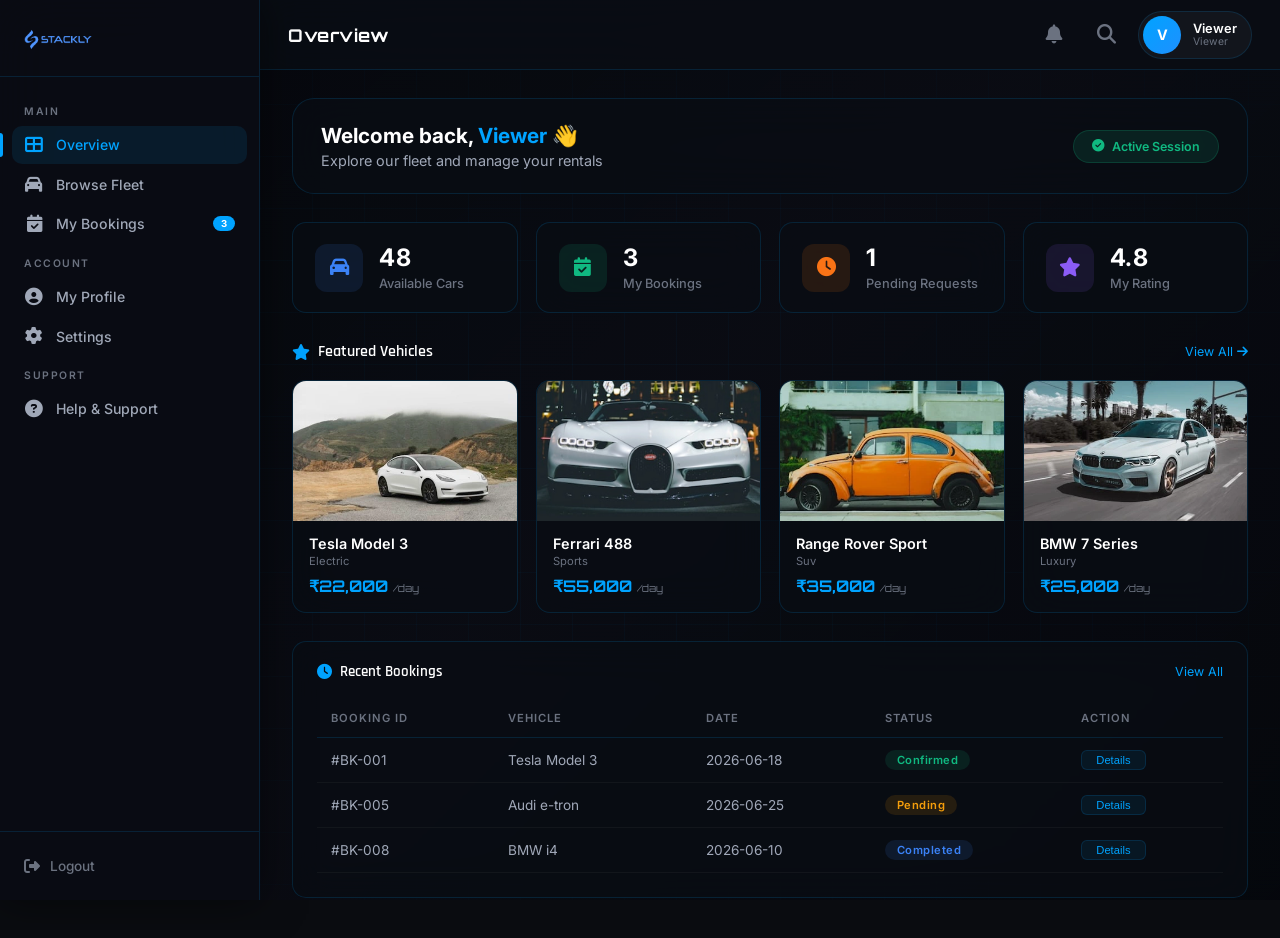
==== commit 9884bb6c: "Update dashboard-viewer.html" ====
--- a/dashboard-viewer.html
+++ b/dashboard-viewer.html
@@ -23,7 +23,7 @@
             <a href="index.html" class="brand-link">
                 <!-- ✅ Logo image instead of text icon -->
                 <img src="logo-removebg-preview.webp" alt="Stackly" style="height:40px; width:auto; filter: brightness(0) saturate(100%) invert(42%) sepia(99%) saturate(500%) hue-rotate(185deg) brightness(110%) contrast(101%);" />
-                <span class="brand-name">STACKLY</span>
+                
             </a>
             <button class="sidebar-close" id="sidebarClose"><i class="fas fa-times"></i></button>
         </div>
@@ -398,4 +398,4 @@
 
     <script src="dashboard-viewer.js"></script>
 </body>
-</html>+</html>
